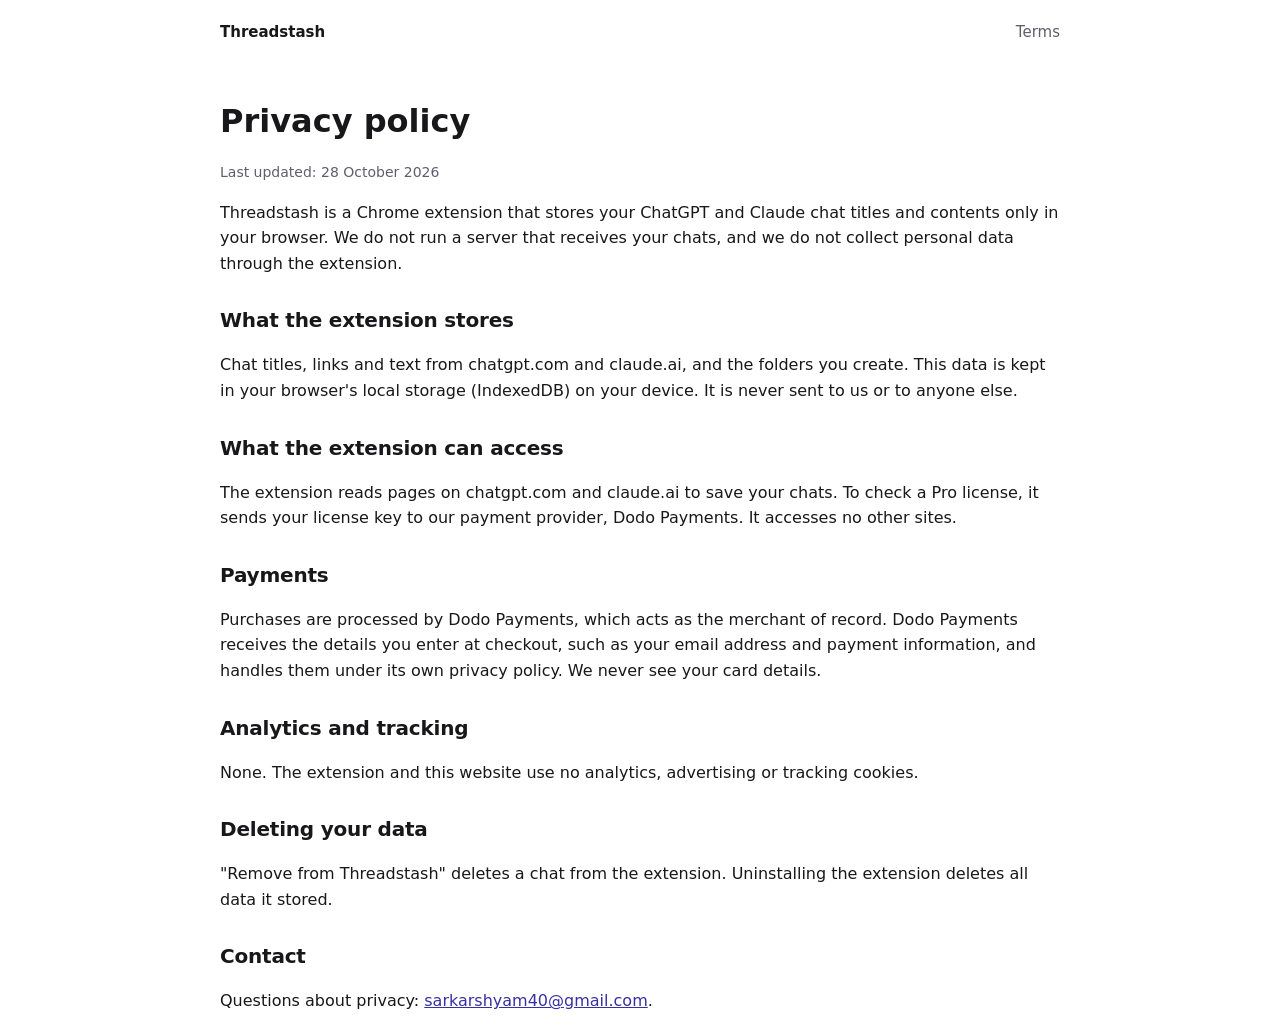
==== privacy.html @ f48a3af3 "Add Threadstash website: home, privacy policy, terms and refunds" ====
<!doctype html>
<html lang="en">
<head>
  <meta charset="utf-8">
  <meta name="viewport" content="width=device-width, initial-scale=1">
  <title>Privacy policy — Threadstash</title>
  <link rel="stylesheet" href="style.css">
</head>
<body>
  <div class="wrap legal">
    <nav><a class="brand" href="./">Threadstash</a><a href="terms.html">Terms</a></nav>

    <h1>Privacy policy</h1>
    <p class="note">Last updated: 28 October 2026</p>

    <p>Threadstash is a Chrome extension that stores your ChatGPT and Claude chat titles and contents only in your browser. We do not run a server that receives your chats, and we do not collect personal data through the extension.</p>

    <h2>What the extension stores</h2>
    <p>Chat titles, links and text from chatgpt.com and claude.ai, and the folders you create. This data is kept in your browser's local storage (IndexedDB) on your device. It is never sent to us or to anyone else.</p>

    <h2>What the extension can access</h2>
    <p>The extension reads pages on chatgpt.com and claude.ai to save your chats. To check a Pro license, it sends your license key to our payment provider, Dodo Payments. It accesses no other sites.</p>

    <h2>Payments</h2>
    <p>Purchases are processed by Dodo Payments, which acts as the merchant of record. Dodo Payments receives the details you enter at checkout, such as your email address and payment information, and handles them under its own privacy policy. We never see your card details.</p>

    <h2>Analytics and tracking</h2>
    <p>None. The extension and this website use no analytics, advertising or tracking cookies.</p>

    <h2>Deleting your data</h2>
    <p>"Remove from Threadstash" deletes a chat from the extension. Uninstalling the extension deletes all data it stored.</p>

    <h2>Contact</h2>
    <p>Questions about privacy: <a href="mailto:sarkarshyam40@gmail.com">sarkarshyam40@gmail.com</a>.</p>
  </div>
</body>
</html>
---- style.css ----
:root {
  color-scheme: light dark;
  --bg: #ffffff;
  --fg: #18181b;
  --muted: #5f5f6b;
  --line: #e4e4e7;
  --surface: #f6f6f8;
  --accent: #4f46e5;
  --accent-soft: #eef2ff;
  --accent-text: #3730a3;
}

@media (prefers-color-scheme: dark) {
  :root {
    --bg: #18181b;
    --fg: #f4f4f5;
    --muted: #a1a1aa;
    --line: #2e2e33;
    --surface: #222226;
    --accent-soft: #272a4a;
    --accent-text: #c7d2fe;
  }
}

* {
  box-sizing: border-box;
}

body {
  margin: 0;
  font: 16px/1.6 Inter, system-ui, sans-serif;
  background: var(--bg);
  color: var(--fg);
}

a {
  color: var(--accent-text);
}

.wrap {
  max-width: 880px;
  margin: 0 auto;
  padding: 0 20px;
}

nav {
  display: flex;
  align-items: center;
  gap: 20px;
  padding: 20px 0;
}

nav .brand {
  display: flex;
  align-items: center;
  gap: 10px;
  font-weight: 600;
  color: var(--fg);
  text-decoration: none;
  margin-right: auto;
}

nav a {
  color: var(--muted);
  text-decoration: none;
  font-size: 15px;
}

.logo {
  width: 28px;
  height: 28px;
  border-radius: 8px;
  background: var(--accent);
  display: grid;
  place-items: center;
}

.hero {
  padding: 56px 0 40px;
}

.hero h1 {
  font-size: clamp(32px, 6vw, 48px);
  line-height: 1.15;
  letter-spacing: -0.02em;
  margin: 0 0 16px;
}

.hero p {
  font-size: 19px;
  color: var(--muted);
  max-width: 600px;
  margin: 0 0 28px;
}

.button {
  display: inline-block;
  background: var(--accent);
  color: #fff;
  padding: 12px 20px;
  border-radius: 10px;
  font-weight: 600;
  text-decoration: none;
}

.note {
  font-size: 14px;
  color: var(--muted);
}

section {
  padding: 40px 0;
  border-top: 1px solid var(--line);
}

h2 {
  font-size: 26px;
  letter-spacing: -0.01em;
  margin: 0 0 20px;
}

.grid {
  display: grid;
  grid-template-columns: repeat(auto-fit, minmax(240px, 1fr));
  gap: 16px;
}

.card {
  background: var(--surface);
  border-radius: 14px;
  padding: 20px;
}

.card h3 {
  margin: 0 0 6px;
  font-size: 17px;
}

.card p {
  margin: 0;
  color: var(--muted);
}

.price {
  font-size: 34px;
  font-weight: 700;
  margin: 4px 0 12px;
}

.price small {
  font-size: 15px;
  font-weight: 400;
  color: var(--muted);
}

.card ul {
  margin: 0;
  padding-left: 20px;
  color: var(--muted);
}

.card.pro {
  background: var(--accent-soft);
  box-shadow: inset 0 0 0 1px var(--accent);
}

.legal h1 {
  font-size: 32px;
  margin: 32px 0 8px;
}

.legal h2 {
  font-size: 20px;
  margin: 28px 0 8px;
}

footer {
  padding: 32px 0 48px;
  border-top: 1px solid var(--line);
  color: var(--muted);
  font-size: 14px;
  display: flex;
  flex-wrap: wrap;
  gap: 16px;
}
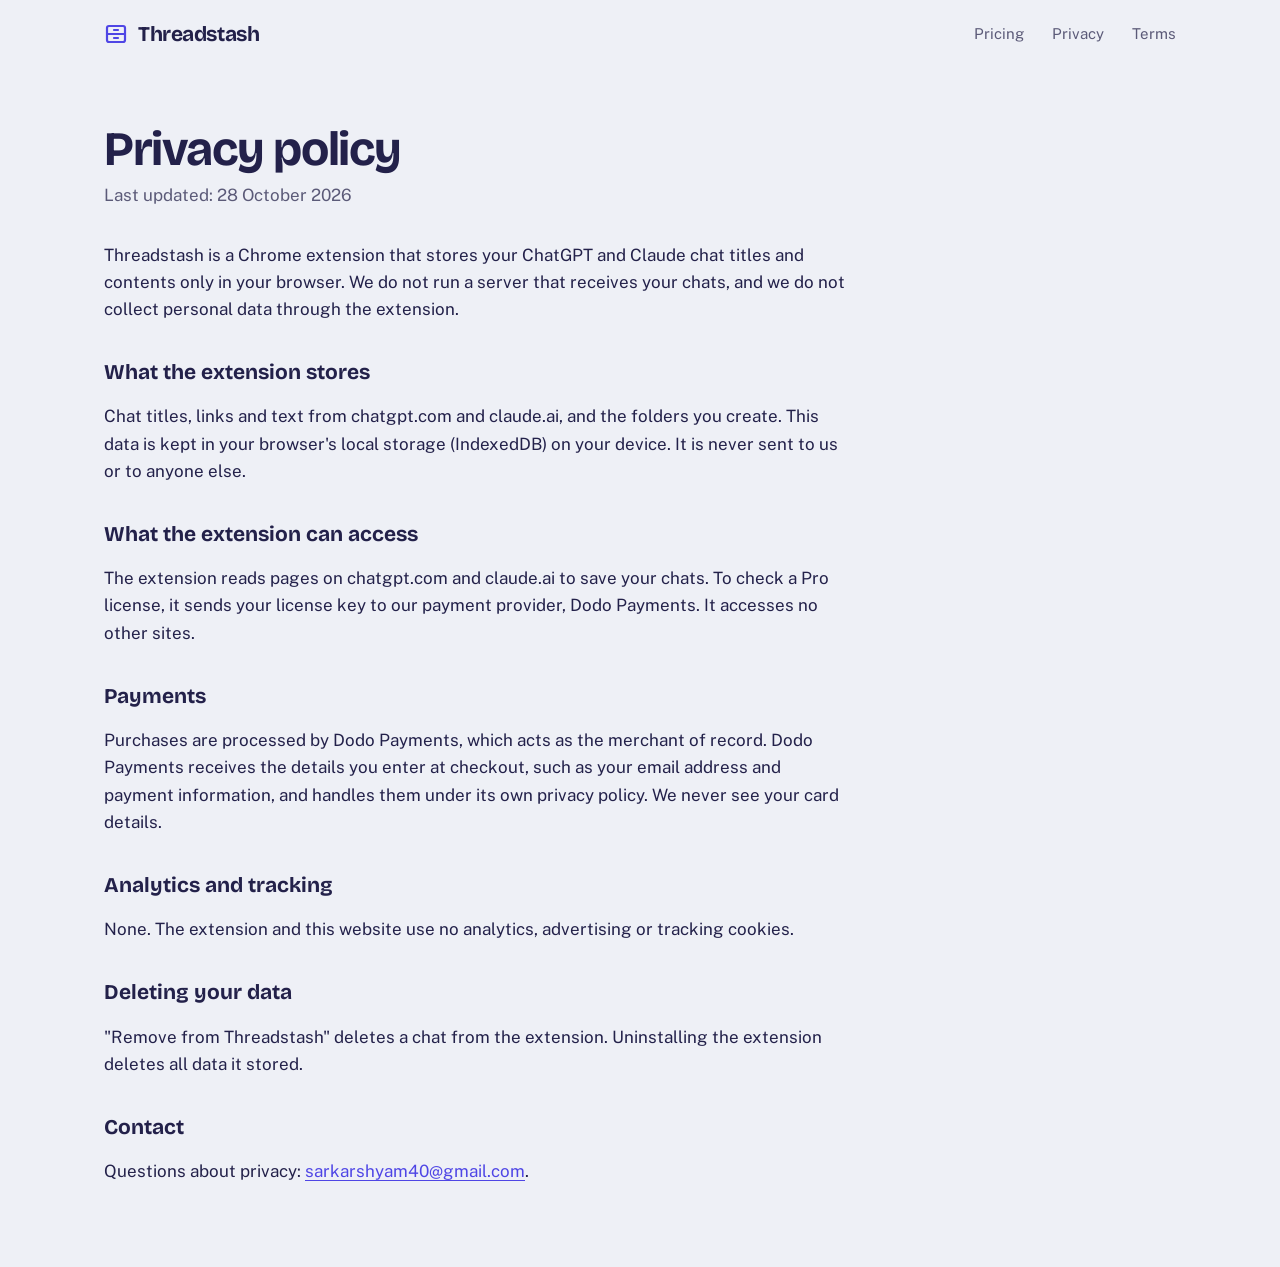
==== commit e4923e21: "Redesign site: panel-led hero, folder tabs, plan table, self-hosted fonts" ====
--- a/privacy.html
+++ b/privacy.html
@@ -4,14 +4,24 @@
   <meta charset="utf-8">
   <meta name="viewport" content="width=device-width, initial-scale=1">
   <title>Privacy policy — Threadstash</title>
+  <link rel="icon" href="data:image/svg+xml,%3Csvg xmlns=%22http://www.w3.org/2000/svg%22 viewBox=%220 0 24 24%22 fill=%22none%22 stroke=%22%234f46e5%22 stroke-width=%222.4%22 stroke-linecap=%22round%22 stroke-linejoin=%22round%22%3E%3Cpath d=%22M3 6a2 2 0 0 1 2-2h14a2 2 0 0 1 2 2v12a2 2 0 0 1-2 2H5a2 2 0 0 1-2-2zM3 12h18M10 8h4M10 16h4%22/%3E%3C/svg%3E">
   <link rel="stylesheet" href="style.css">
 </head>
 <body>
-  <div class="wrap legal">
-    <nav><a class="brand" href="./">Threadstash</a><a href="terms.html">Terms</a></nav>
+  <div class="wrap">
+    <nav class="top">
+      <a class="mark" href="./">
+        <svg width="24" height="24" viewBox="0 0 24 24" fill="none" stroke="currentColor" stroke-width="2.2" stroke-linecap="round" stroke-linejoin="round" aria-hidden="true"><path d="M3 6a2 2 0 0 1 2-2h14a2 2 0 0 1 2 2v12a2 2 0 0 1-2 2H5a2 2 0 0 1-2-2zM3 12h18M10 8h4M10 16h4"/></svg>
+        Threadstash
+      </a>
+      <a href="./#pricing">Pricing</a>
+      <a href="privacy.html">Privacy</a>
+      <a href="terms.html">Terms</a>
+    </nav>
+    <main class="legal">
 
     <h1>Privacy policy</h1>
-    <p class="note">Last updated: 28 October 2026</p>
+    <p class="updated">Last updated: 28 October 2026</p>
 
     <p>Threadstash is a Chrome extension that stores your ChatGPT and Claude chat titles and contents only in your browser. We do not run a server that receives your chats, and we do not collect personal data through the extension.</p>
 
@@ -32,6 +42,7 @@
 
     <h2>Contact</h2>
     <p>Questions about privacy: <a href="mailto:sarkarshyam40@gmail.com">sarkarshyam40@gmail.com</a>.</p>
+    </main>
   </div>
 </body>
 </html>
--- a/style.css
+++ b/style.css
@@ -1,185 +1,498 @@
+@font-face {
+  font-family: 'Bricolage Grotesque';
+  src: url(fonts/bricolage.woff2) format('woff2');
+  font-weight: 200 800;
+  font-display: swap;
+}
+
+@font-face {
+  font-family: 'Public Sans';
+  src: url(fonts/public-sans.woff2) format('woff2');
+  font-weight: 100 900;
+  font-display: swap;
+}
+
+@font-face {
+  font-family: 'Public Sans';
+  src: url(fonts/public-sans-italic.woff2) format('woff2');
+  font-weight: 100 900;
+  font-style: italic;
+  font-display: swap;
+}
+
+/* Card stock, indigo ink, and the two site colours the extension uses for its tags. */
 :root {
-  color-scheme: light dark;
-  --bg: #ffffff;
-  --fg: #18181b;
-  --muted: #5f5f6b;
-  --line: #e4e4e7;
-  --surface: #f6f6f8;
-  --accent: #4f46e5;
-  --accent-soft: #eef2ff;
-  --accent-text: #3730a3;
-}
-
-@media (prefers-color-scheme: dark) {
-  :root {
-    --bg: #18181b;
-    --fg: #f4f4f5;
-    --muted: #a1a1aa;
-    --line: #2e2e33;
-    --surface: #222226;
-    --accent-soft: #272a4a;
-    --accent-text: #c7d2fe;
-  }
+  --stock: #eef0f6;
+  --sheet: #ffffff;
+  --ink: #23214a;
+  --ink-soft: #5b5a78;
+  --rule: #d6d9e6;
+  --indigo: #4f46e5;
+  --indigo-wash: #e3e5fb;
+  --gpt: #0f7a55;
+  --gpt-wash: #dcf3e9;
+  --claude: #b4501a;
+  --claude-wash: #fbe8dc;
+  --display: 'Bricolage Grotesque', system-ui, sans-serif;
+  --text: 'Public Sans', system-ui, sans-serif;
 }
 
 * {
   box-sizing: border-box;
 }
 
+html {
+  background: var(--stock);
+}
+
 body {
   margin: 0;
-  font: 16px/1.6 Inter, system-ui, sans-serif;
-  background: var(--bg);
-  color: var(--fg);
+  color: var(--ink);
+  font: 17px/1.6 var(--text);
+  -webkit-font-smoothing: antialiased;
 }
 
 a {
-  color: var(--accent-text);
+  color: var(--indigo);
+  text-underline-offset: 3px;
+}
+
+a:focus-visible,
+summary:focus-visible {
+  outline: 3px solid var(--indigo);
+  outline-offset: 3px;
+  border-radius: 4px;
 }
 
 .wrap {
-  max-width: 880px;
+  max-width: 1120px;
   margin: 0 auto;
-  padding: 0 20px;
-}
-
-nav {
-  display: flex;
-  align-items: center;
-  gap: 20px;
-  padding: 20px 0;
-}
-
-nav .brand {
+  padding: 0 24px;
+}
+
+/* Top bar */
+
+.top {
+  display: flex;
+  align-items: center;
+  gap: 28px;
+  padding: 22px 0;
+}
+
+.mark {
   display: flex;
   align-items: center;
   gap: 10px;
-  font-weight: 600;
-  color: var(--fg);
+  margin-right: auto;
+  font: 700 21px/1 var(--display);
+  letter-spacing: -0.02em;
+  color: var(--ink);
   text-decoration: none;
-  margin-right: auto;
-}
-
-nav a {
-  color: var(--muted);
+}
+
+.mark svg {
+  color: var(--indigo);
+}
+
+.top a:not(.mark) {
+  color: var(--ink-soft);
   text-decoration: none;
   font-size: 15px;
 }
 
-.logo {
-  width: 28px;
-  height: 28px;
-  border-radius: 8px;
-  background: var(--accent);
+.top a:not(.mark):hover {
+  color: var(--ink);
+}
+
+/* Hero: the copy on the left, the real side panel on the right */
+
+.hero {
+  display: grid;
+  grid-template-columns: minmax(0, 1fr) 400px;
+  gap: 64px;
+  align-items: center;
+  padding: 48px 0 88px;
+}
+
+.hero h1 {
+  font: 700 clamp(40px, 6.2vw, 68px) / 1.02 var(--display);
+  letter-spacing: -0.035em;
+  margin: 0 0 24px;
+  max-width: 12ch;
+}
+
+.hero p {
+  font-size: 19px;
+  color: var(--ink-soft);
+  max-width: 34em;
+  margin: 0 0 32px;
+}
+
+.cta {
+  display: flex;
+  flex-wrap: wrap;
+  align-items: center;
+  gap: 16px 24px;
+}
+
+.button {
+  display: inline-block;
+  padding: 14px 22px;
+  border-radius: 12px;
+  background: var(--ink);
+  color: #fff;
+  font-weight: 600;
+  text-decoration: none;
+}
+
+.button[aria-disabled='true'] {
+  cursor: default;
+}
+
+.cta small {
+  font-size: 15px;
+  color: var(--ink-soft);
+}
+
+/* The panel mock: same structure as the extension's side panel */
+
+.panel {
+  margin: 0;
+  background: var(--sheet);
+  border-radius: 18px;
+  box-shadow:
+    0 1px 0 var(--rule),
+    0 30px 60px -30px rgb(35 33 74 / 35%);
+  padding: 16px;
+  font-size: 13px;
+  line-height: 1.4;
+}
+
+.panel-head {
+  display: flex;
+  align-items: center;
+  gap: 8px;
+  font-weight: 600;
+  margin-bottom: 12px;
+}
+
+.panel-head .logo {
+  width: 22px;
+  height: 22px;
+  border-radius: 6px;
+  background: var(--indigo);
+  color: #fff;
   display: grid;
   place-items: center;
 }
 
-.hero {
-  padding: 56px 0 40px;
-}
-
-.hero h1 {
-  font-size: clamp(32px, 6vw, 48px);
-  line-height: 1.15;
-  letter-spacing: -0.02em;
-  margin: 0 0 16px;
-}
-
-.hero p {
-  font-size: 19px;
-  color: var(--muted);
-  max-width: 600px;
-  margin: 0 0 28px;
-}
-
-.button {
-  display: inline-block;
-  background: var(--accent);
-  color: #fff;
-  padding: 12px 20px;
-  border-radius: 10px;
-  font-weight: 600;
-  text-decoration: none;
-}
-
-.note {
-  font-size: 14px;
-  color: var(--muted);
-}
-
-section {
-  padding: 40px 0;
-  border-top: 1px solid var(--line);
-}
-
-h2 {
-  font-size: 26px;
+.panel-search {
+  height: 32px;
+  border-radius: 9px;
+  background: var(--stock);
+  color: var(--ink-soft);
+  display: flex;
+  align-items: center;
+  padding: 0 10px;
+  margin-bottom: 12px;
+}
+
+/* Folders drawn as actual folders: a tab, then the body */
+.drawer {
+  display: grid;
+  grid-template-columns: repeat(3, minmax(0, 1fr));
+  gap: 14px 8px;
+  margin: 8px 0 14px;
+}
+
+.folder {
+  position: relative;
+  padding: 9px 10px 8px;
+  border-radius: 0 9px 9px 9px;
+  background: var(--stock);
+}
+
+.folder::before {
+  content: '';
+  position: absolute;
+  left: 0;
+  top: -7px;
+  width: 44%;
+  height: 8px;
+  border-radius: 6px 6px 0 0;
+  background: inherit;
+}
+
+.folder b {
+  display: block;
+  font-weight: 600;
+  white-space: nowrap;
+  overflow: hidden;
+  text-overflow: ellipsis;
+}
+
+.folder span {
+  color: var(--ink-soft);
+  font-size: 11px;
+}
+
+.folder.open {
+  background: var(--indigo-wash);
+  color: #2b2590;
+}
+
+.folder.open span {
+  color: #2b2590;
+}
+
+.chats {
+  list-style: none;
+  margin: 0;
+  padding: 0;
+  border-top: 1px solid var(--rule);
+}
+
+.chats li {
+  display: flex;
+  align-items: center;
+  gap: 8px;
+  padding: 9px 4px;
+  border-bottom: 1px solid var(--stock);
+}
+
+.chats .t {
+  flex: 1;
+  min-width: 0;
+  white-space: nowrap;
+  overflow: hidden;
+  text-overflow: ellipsis;
+  font-weight: 600;
+}
+
+.tag {
+  font-size: 11px;
+  font-weight: 600;
+  padding: 1px 7px;
+  border-radius: 99px;
+  white-space: nowrap;
+}
+
+.tag.gpt {
+  background: var(--gpt-wash);
+  color: var(--gpt);
+}
+
+.tag.claude {
+  background: var(--claude-wash);
+  color: var(--claude);
+}
+
+.when {
+  color: var(--ink-soft);
+  font-size: 11px;
+  width: 30px;
+  text-align: right;
+}
+
+.hero .panel-foot {
+  margin-top: 12px;
+  color: var(--ink-soft);
+  font-size: 11px;
+}
+
+/* The one moment of motion: chats drop into the open folder on load. */
+@media (prefers-reduced-motion: no-preference) {
+  .chats li {
+    animation: file-in 420ms cubic-bezier(0.2, 0.8, 0.2, 1) backwards;
+    animation-delay: calc(500ms + var(--i) * 90ms);
+  }
+
+  @keyframes file-in {
+    from {
+      opacity: 0;
+      transform: translateY(-14px);
+    }
+  }
+}
+
+/* Body sections */
+
+.section {
+  padding: 72px 0;
+  border-top: 1px solid var(--rule);
+}
+
+.section h2 {
+  font: 700 clamp(28px, 3.6vw, 38px) / 1.1 var(--display);
+  letter-spacing: -0.025em;
+  margin: 0 0 32px;
+  max-width: 20ch;
+}
+
+.how {
+  display: grid;
+  grid-template-columns: repeat(3, minmax(0, 1fr));
+  gap: 40px;
+}
+
+.how h3 {
+  font: 700 20px/1.25 var(--display);
   letter-spacing: -0.01em;
+  margin: 0 0 8px;
+}
+
+.how p {
+  margin: 0;
+  color: var(--ink-soft);
+}
+
+/* Pricing as a plain comparison table: the honest shape for this content */
+
+.plans {
+  width: 100%;
+  border-collapse: collapse;
+  background: var(--sheet);
+  border-radius: 18px;
+  overflow: hidden;
+}
+
+.plans th,
+.plans td {
+  padding: 16px 20px;
+  text-align: left;
+  border-bottom: 1px solid var(--stock);
+}
+
+.plans thead th {
+  vertical-align: bottom;
+  font-weight: 400;
+}
+
+.plans thead th b {
+  display: block;
+  font: 700 22px/1.2 var(--display);
+}
+
+.plans .pro {
+  background: var(--indigo-wash);
+}
+
+.plans tbody th {
+  font-weight: 400;
+  color: var(--ink-soft);
+}
+
+.plans tr:last-child > * {
+  border-bottom: 0;
+}
+
+.fine {
+  font-size: 15px;
+  color: var(--ink-soft);
+  margin: 16px 0 0;
+}
+
+/* FAQ */
+
+.faq details {
+  border-bottom: 1px solid var(--rule);
+  max-width: 46em;
+}
+
+.faq summary {
+  cursor: pointer;
+  padding: 18px 0;
+  font-weight: 600;
+  list-style: none;
+  display: flex;
+  justify-content: space-between;
+  gap: 16px;
+}
+
+.faq summary::-webkit-details-marker {
+  display: none;
+}
+
+.faq summary::after {
+  content: '+';
+  font: 400 24px/1 var(--display);
+  color: var(--indigo);
+}
+
+.faq details[open] summary::after {
+  content: '−';
+}
+
+.faq details p {
   margin: 0 0 20px;
-}
-
-.grid {
-  display: grid;
-  grid-template-columns: repeat(auto-fit, minmax(240px, 1fr));
-  gap: 16px;
-}
-
-.card {
-  background: var(--surface);
-  border-radius: 14px;
-  padding: 20px;
-}
-
-.card h3 {
-  margin: 0 0 6px;
-  font-size: 17px;
-}
-
-.card p {
-  margin: 0;
-  color: var(--muted);
-}
-
-.price {
-  font-size: 34px;
-  font-weight: 700;
-  margin: 4px 0 12px;
-}
-
-.price small {
+  color: var(--ink-soft);
+}
+
+footer {
+  display: flex;
+  flex-wrap: wrap;
+  gap: 12px 28px;
+  padding: 32px 0 56px;
+  border-top: 1px solid var(--rule);
   font-size: 15px;
-  font-weight: 400;
-  color: var(--muted);
-}
-
-.card ul {
-  margin: 0;
-  padding-left: 20px;
-  color: var(--muted);
-}
-
-.card.pro {
-  background: var(--accent-soft);
-  box-shadow: inset 0 0 0 1px var(--accent);
+  color: var(--ink-soft);
+}
+
+footer span {
+  margin-right: auto;
+}
+
+/* Legal pages: one readable column */
+
+.legal {
+  max-width: 44em;
+  padding: 32px 0 64px;
 }
 
 .legal h1 {
-  font-size: 32px;
-  margin: 32px 0 8px;
+  font: 700 clamp(34px, 5vw, 48px) / 1.05 var(--display);
+  letter-spacing: -0.03em;
+  margin: 24px 0 8px;
 }
 
 .legal h2 {
-  font-size: 20px;
-  margin: 28px 0 8px;
-}
-
-footer {
-  padding: 32px 0 48px;
-  border-top: 1px solid var(--line);
-  color: var(--muted);
-  font-size: 14px;
-  display: flex;
-  flex-wrap: wrap;
-  gap: 16px;
-}
+  font: 700 21px/1.3 var(--display);
+  margin: 36px 0 8px;
+}
+
+.legal .updated {
+  color: var(--ink-soft);
+  margin: 0 0 32px;
+}
+
+@media (max-width: 880px) {
+  .hero {
+    grid-template-columns: 1fr;
+    gap: 48px;
+    padding-top: 24px;
+  }
+
+  .panel {
+    max-width: 420px;
+  }
+
+  .how {
+    grid-template-columns: 1fr;
+    gap: 28px;
+  }
+}
+
+@media (max-width: 520px) {
+  .top {
+    gap: 16px;
+  }
+
+  .top a[href='#pricing'] {
+    display: none;
+  }
+
+  .plans th,
+  .plans td {
+    padding: 12px;
+  }
+}
